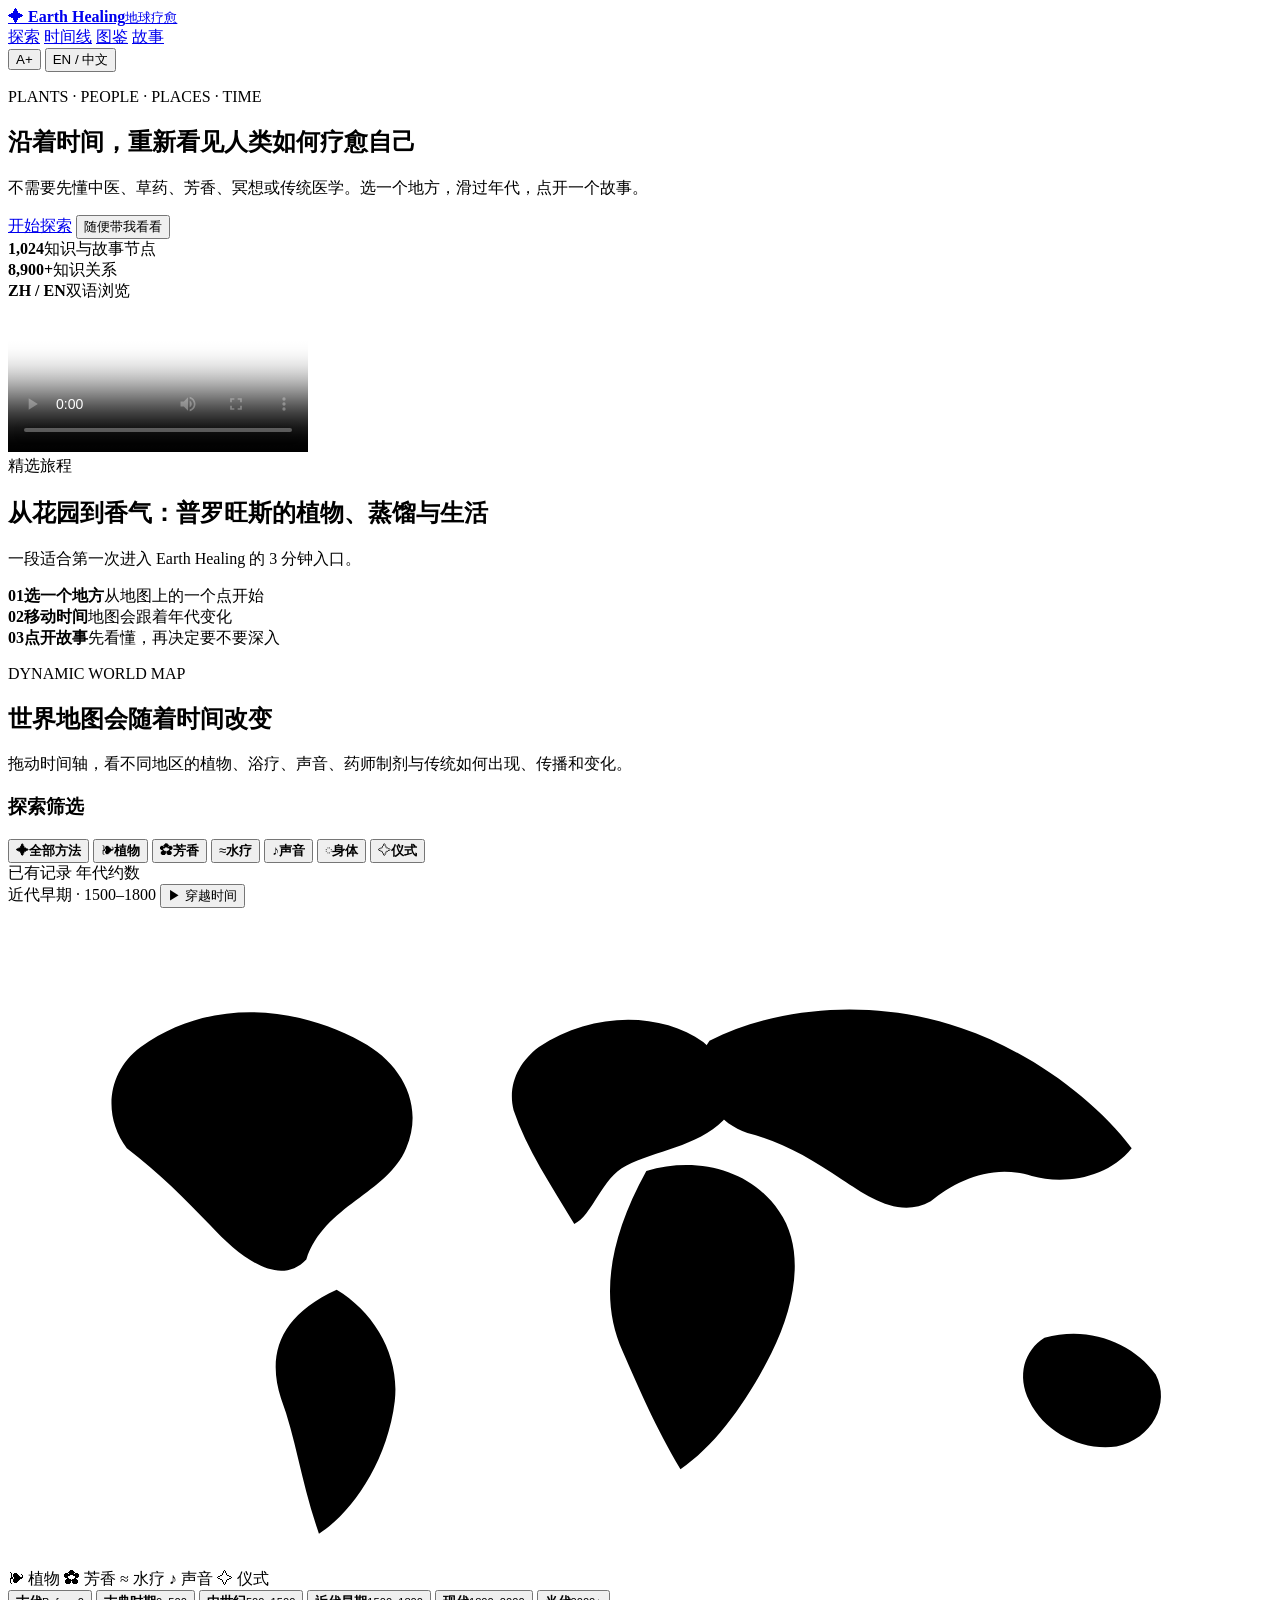
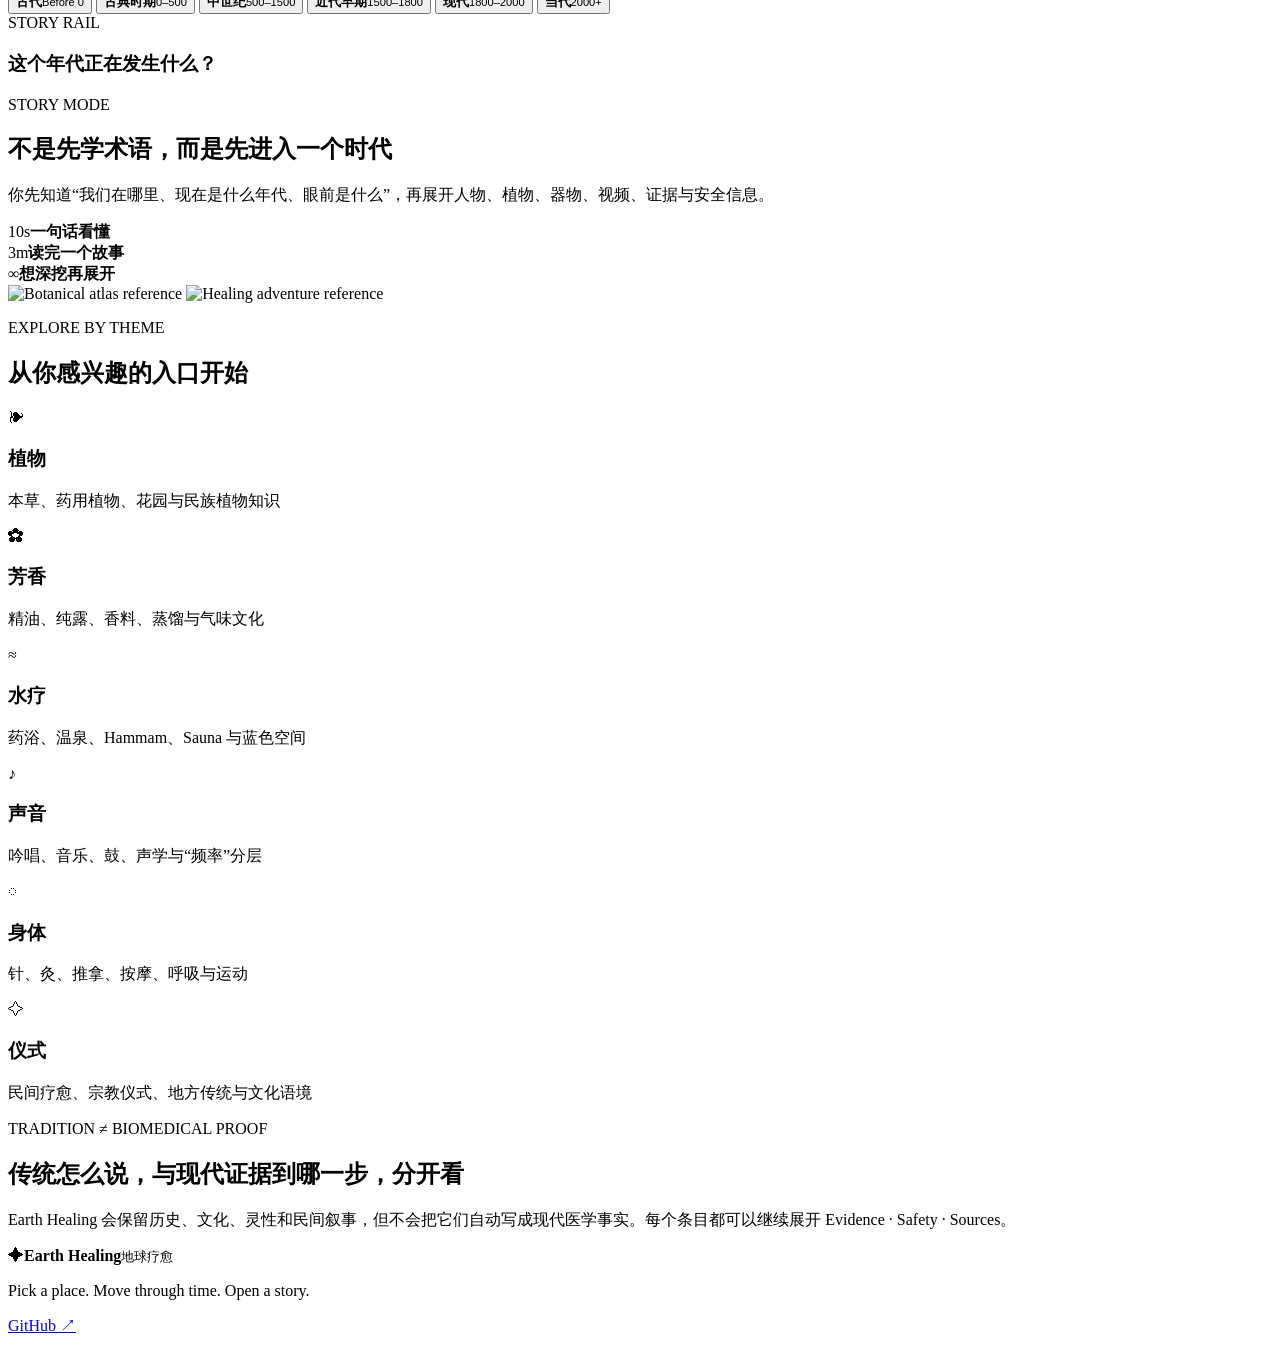
==== site/index.html @ 22063684 "Add Earth Healing interactive website prototype" ====
<!doctype html>
<html lang="zh-CN">
<head>
  <meta charset="utf-8" />
  <meta name="viewport" content="width=device-width,initial-scale=1" />
  <meta name="theme-color" content="#f7f3ea" />
  <title>Earth Healing · 地球疗愈</title>
  <meta name="description" content="Ancient wisdom, living traditions, modern evidence — explored through a dynamic world map and timeline." />
  <link rel="stylesheet" href="./styles.css" />
</head>
<body>
  <header class="topbar">
    <a class="brand" href="#home" aria-label="Earth Healing home">
      <span class="brand-mark">✦</span>
      <span><strong>Earth Healing</strong><small>地球疗愈</small></span>
    </a>
    <nav class="mainnav" aria-label="Primary navigation">
      <a href="#explore" data-i18n="navExplore">探索</a>
      <a href="#timeline" data-i18n="navTimeline">时间线</a>
      <a href="#atlas" data-i18n="navAtlas">图鉴</a>
      <a href="#stories" data-i18n="navStories">故事</a>
    </nav>
    <div class="actions">
      <button class="icon-btn" id="textSizeBtn" aria-label="Increase text size">A+</button>
      <button class="lang-btn" id="langBtn" aria-label="Switch language">EN / 中文</button>
    </div>
  </header>

  <main>
    <section class="hero" id="home">
      <div class="hero-copy">
        <p class="eyebrow" data-i18n="heroEyebrow">PLANTS · PEOPLE · PLACES · TIME</p>
        <h1 data-i18n="heroTitle">沿着时间，重新看见人类如何疗愈自己</h1>
        <p class="hero-sub" data-i18n="heroSub">不需要先懂中医、草药、芳香、冥想或传统医学。选一个地方，滑过年代，点开一个故事。</p>
        <div class="hero-cta">
          <a class="primary" href="#explore" data-i18n="startJourney">开始探索</a>
          <button class="ghost" id="surpriseBtn" data-i18n="surprise">随便带我看看</button>
        </div>
        <div class="hero-stats" aria-label="Database summary">
          <div><strong>1,024</strong><span data-i18n="statEntities">知识与故事节点</span></div>
          <div><strong>8,900+</strong><span data-i18n="statRelations">知识关系</span></div>
          <div><strong>ZH / EN</strong><span data-i18n="statLang">双语浏览</span></div>
        </div>
      </div>
      <div class="hero-media card">
        <video controls playsinline preload="metadata" poster="./assets/reference/images/provence_perfume_estate.webp">
          <source src="./assets/reference/videos/provence_estate_sim.mp4" type="video/mp4" />
        </video>
        <div class="media-caption">
          <span class="tag" data-i18n="featuredJourney">精选旅程</span>
          <h2 data-i18n="provenceTitle">从花园到香气：普罗旺斯的植物、蒸馏与生活</h2>
          <p data-i18n="provenceDesc">一段适合第一次进入 Earth Healing 的 3 分钟入口。</p>
        </div>
      </div>
    </section>

    <section class="intro-strip" aria-label="How it works">
      <div><b>01</b><strong data-i18n="how1">选一个地方</strong><span data-i18n="how1d">从地图上的一个点开始</span></div>
      <div><b>02</b><strong data-i18n="how2">移动时间</strong><span data-i18n="how2d">地图会跟着年代变化</span></div>
      <div><b>03</b><strong data-i18n="how3">点开故事</strong><span data-i18n="how3d">先看懂，再决定要不要深入</span></div>
    </section>

    <section class="explorer" id="explore">
      <div class="section-head">
        <div>
          <p class="eyebrow" data-i18n="mapEyebrow">DYNAMIC WORLD MAP</p>
          <h2 data-i18n="mapTitle">世界地图会随着时间改变</h2>
        </div>
        <p data-i18n="mapDesc">拖动时间轴，看不同地区的植物、浴疗、声音、药师制剂与传统如何出现、传播和变化。</p>
      </div>

      <div class="explorer-grid">
        <aside class="filters card" aria-label="Filters">
          <h3 data-i18n="filterTitle">探索筛选</h3>
          <button class="filter active" data-filter="all"><span>✦</span><b data-i18n="allMethods">全部方法</b></button>
          <button class="filter" data-filter="plant"><span>❧</span><b data-i18n="plants">植物</b></button>
          <button class="filter" data-filter="aroma"><span>✿</span><b data-i18n="aroma">芳香</b></button>
          <button class="filter" data-filter="water"><span>≈</span><b data-i18n="water">水疗</b></button>
          <button class="filter" data-filter="sound"><span>♪</span><b data-i18n="sound">声音</b></button>
          <button class="filter" data-filter="body"><span>◌</span><b data-i18n="body">身体</b></button>
          <button class="filter" data-filter="ritual"><span>✧</span><b data-i18n="ritual">仪式</b></button>
          <div class="legend">
            <span><i class="dot solid"></i><span data-i18n="documented">已有记录</span></span>
            <span><i class="dot halo"></i><span data-i18n="approximate">年代约数</span></span>
          </div>
        </aside>

        <div class="map-wrap card">
          <div class="map-toolbar">
            <span id="eraLabel">近代早期 · 1500–1800</span>
            <button id="playBtn" aria-label="Play timeline">▶ <span data-i18n="throughTime">穿越时间</span></button>
          </div>

          <div class="world-map" id="worldMap" aria-label="Interactive world map">
            <div class="ocean-glow"></div>
            <svg viewBox="0 0 1000 520" role="img" aria-label="Stylized world map">
              <defs>
                <linearGradient id="land" x1="0" x2="1">
                  <stop offset="0%" stop-color="#e9dfc7"/>
                  <stop offset="100%" stop-color="#d6c89d"/>
                </linearGradient>
                <filter id="soft"><feGaussianBlur stdDeviation="10"/></filter>
              </defs>
              <g class="continents">
                <path d="M105 110 C160 70 230 78 280 106 C310 122 330 155 315 190 C300 226 250 235 236 278 C215 300 185 278 160 251 C140 230 120 210 94 190 C75 165 78 130 105 110Z"/>
                <path d="M260 302 C290 320 310 354 306 390 C300 440 270 480 246 495 C232 455 228 420 216 388 C205 354 214 323 260 302Z"/>
                <path d="M420 110 C462 82 516 82 550 106 C573 125 580 147 566 168 C545 189 512 192 489 204 C470 213 462 244 448 250 C430 220 410 190 400 160 C395 140 404 122 420 110Z"/>
                <path d="M505 208 C545 196 588 207 610 240 C631 270 623 314 604 352 C585 390 560 425 532 444 C512 410 500 382 486 350 C470 314 472 268 505 208Z"/>
                <path d="M555 105 C615 75 692 73 754 95 C810 114 860 152 889 190 C870 214 835 219 810 212 C778 202 750 216 730 232 C705 246 680 228 660 215 C635 198 612 185 585 178 C555 168 536 132 555 105Z"/>
                <path d="M820 340 C855 330 890 344 908 369 C920 392 905 420 877 426 C850 430 820 415 808 390 C798 370 804 350 820 340Z"/>
              </g>
            </svg>
            <div class="map-lines" aria-hidden="true"></div>
            <div id="markers"></div>
            <div class="map-key">
              <span class="key plant">❧ <span data-i18n="plants">植物</span></span>
              <span class="key aroma">✿ <span data-i18n="aroma">芳香</span></span>
              <span class="key water">≈ <span data-i18n="water">水疗</span></span>
              <span class="key sound">♪ <span data-i18n="sound">声音</span></span>
              <span class="key ritual">✧ <span data-i18n="ritual">仪式</span></span>
            </div>
          </div>

          <div class="timeline" id="timeline">
            <button class="era" data-era="ancient"><i></i><b data-i18n="eraAncient">古代</b><small>Before 0</small></button>
            <button class="era" data-era="classical"><i></i><b data-i18n="eraClassical">古典时期</b><small>0–500</small></button>
            <button class="era" data-era="medieval"><i></i><b data-i18n="eraMedieval">中世纪</b><small>500–1500</small></button>
            <button class="era active" data-era="early"><i></i><b data-i18n="eraEarly">近代早期</b><small>1500–1800</small></button>
            <button class="era" data-era="modern"><i></i><b data-i18n="eraModern">现代</b><small>1800–2000</small></button>
            <button class="era" data-era="today"><i></i><b data-i18n="eraToday">当代</b><small>2000+</small></button>
          </div>
        </div>

        <aside class="story-rail card" id="storyRail">
          <div class="rail-head">
            <span class="eyebrow" data-i18n="storyRail">STORY RAIL</span>
            <h3 data-i18n="storyNow">这个年代正在发生什么？</h3>
          </div>
          <div id="storyCards"></div>
        </aside>
      </div>
    </section>

    <section class="story-feature" id="stories">
      <div class="story-copy">
        <p class="eyebrow" data-i18n="storyMode">STORY MODE</p>
        <h2 data-i18n="storyFeatureTitle">不是先学术语，而是先进入一个时代</h2>
        <p data-i18n="storyFeatureDesc">你先知道“我们在哪里、现在是什么年代、眼前是什么”，再展开人物、植物、器物、视频、证据与安全信息。</p>
        <div class="story-steps">
          <div><span>10s</span><b data-i18n="step10">一句话看懂</b></div>
          <div><span>3m</span><b data-i18n="step3m">读完一个故事</b></div>
          <div><span>∞</span><b data-i18n="stepDeep">想深挖再展开</b></div>
        </div>
      </div>
      <div class="story-gallery">
        <img src="./assets/reference/images/provence_bird_botanical_atlas.webp" alt="Botanical atlas reference" />
        <img src="./assets/reference/images/alishan_healing_adventure.webp" alt="Healing adventure reference" />
      </div>
    </section>

    <section class="atlas" id="atlas">
      <div class="section-head">
        <div>
          <p class="eyebrow" data-i18n="atlasEyebrow">EXPLORE BY THEME</p>
          <h2 data-i18n="atlasTitle">从你感兴趣的入口开始</h2>
        </div>
      </div>
      <div class="theme-grid">
        <article class="theme"><span>❧</span><h3 data-i18n="plants">植物</h3><p data-i18n="themePlant">本草、药用植物、花园与民族植物知识</p></article>
        <article class="theme"><span>✿</span><h3 data-i18n="aroma">芳香</h3><p data-i18n="themeAroma">精油、纯露、香料、蒸馏与气味文化</p></article>
        <article class="theme"><span>≈</span><h3 data-i18n="water">水疗</h3><p data-i18n="themeWater">药浴、温泉、Hammam、Sauna 与蓝色空间</p></article>
        <article class="theme"><span>♪</span><h3 data-i18n="sound">声音</h3><p data-i18n="themeSound">吟唱、音乐、鼓、声学与“频率”分层</p></article>
        <article class="theme"><span>◌</span><h3 data-i18n="body">身体</h3><p data-i18n="themeBody">针、灸、推拿、按摩、呼吸与运动</p></article>
        <article class="theme"><span>✧</span><h3 data-i18n="ritual">仪式</h3><p data-i18n="themeRitual">民间疗愈、宗教仪式、地方传统与文化语境</p></article>
      </div>
    </section>

    <section class="evidence-note">
      <div>
        <p class="eyebrow" data-i18n="evidenceEyebrow">TRADITION ≠ BIOMEDICAL PROOF</p>
        <h2 data-i18n="evidenceTitle">传统怎么说，与现代证据到哪一步，分开看</h2>
      </div>
      <p data-i18n="evidenceDesc">Earth Healing 会保留历史、文化、灵性和民间叙事，但不会把它们自动写成现代医学事实。每个条目都可以继续展开 Evidence · Safety · Sources。</p>
    </section>
  </main>

  <footer>
    <div class="brand footer-brand"><span class="brand-mark">✦</span><span><strong>Earth Healing</strong><small>地球疗愈</small></span></div>
    <p data-i18n="footerLine">Pick a place. Move through time. Open a story.</p>
    <a href="https://github.com/minyajing-rgb/Healing" rel="noopener">GitHub ↗</a>
  </footer>

  <dialog id="storyDialog">
    <button class="dialog-close" id="dialogClose" aria-label="Close">×</button>
    <div id="dialogContent"></div>
  </dialog>

  <script src="./app.js"></script>
</body>
</html>
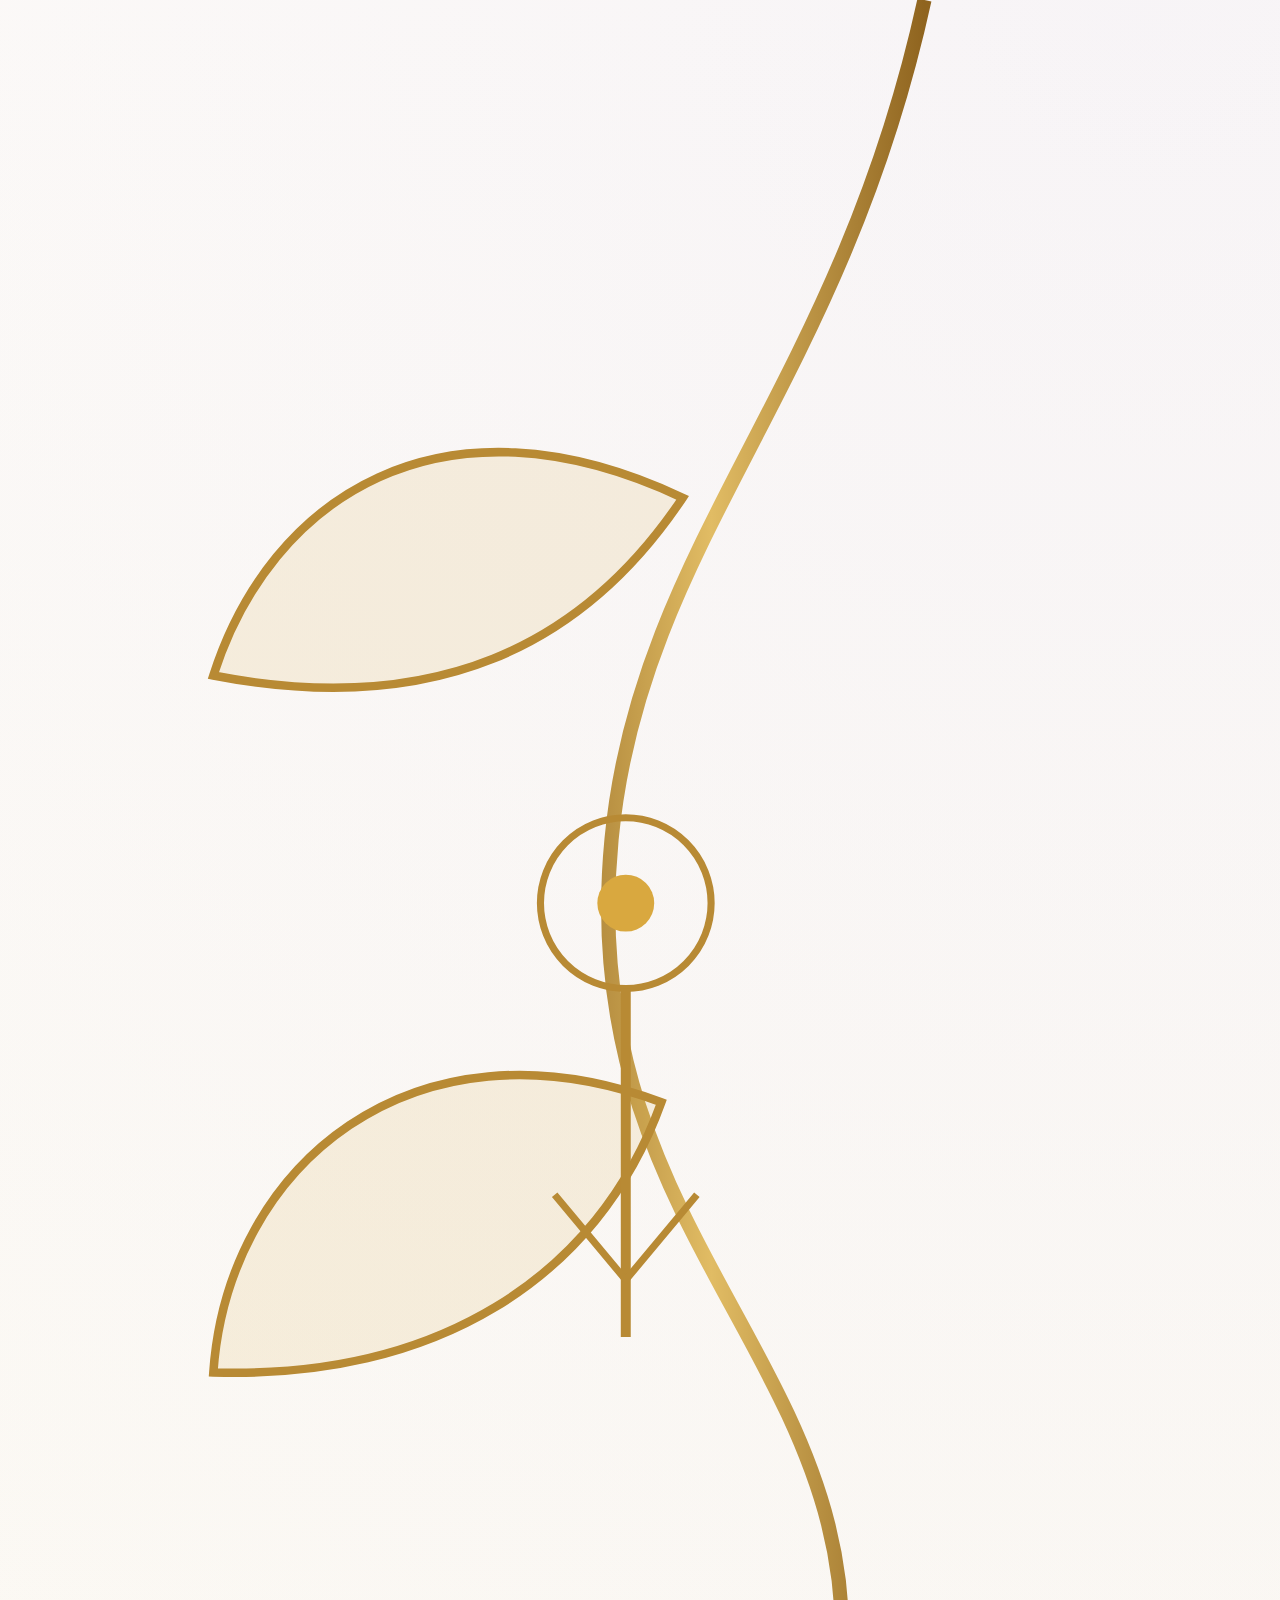
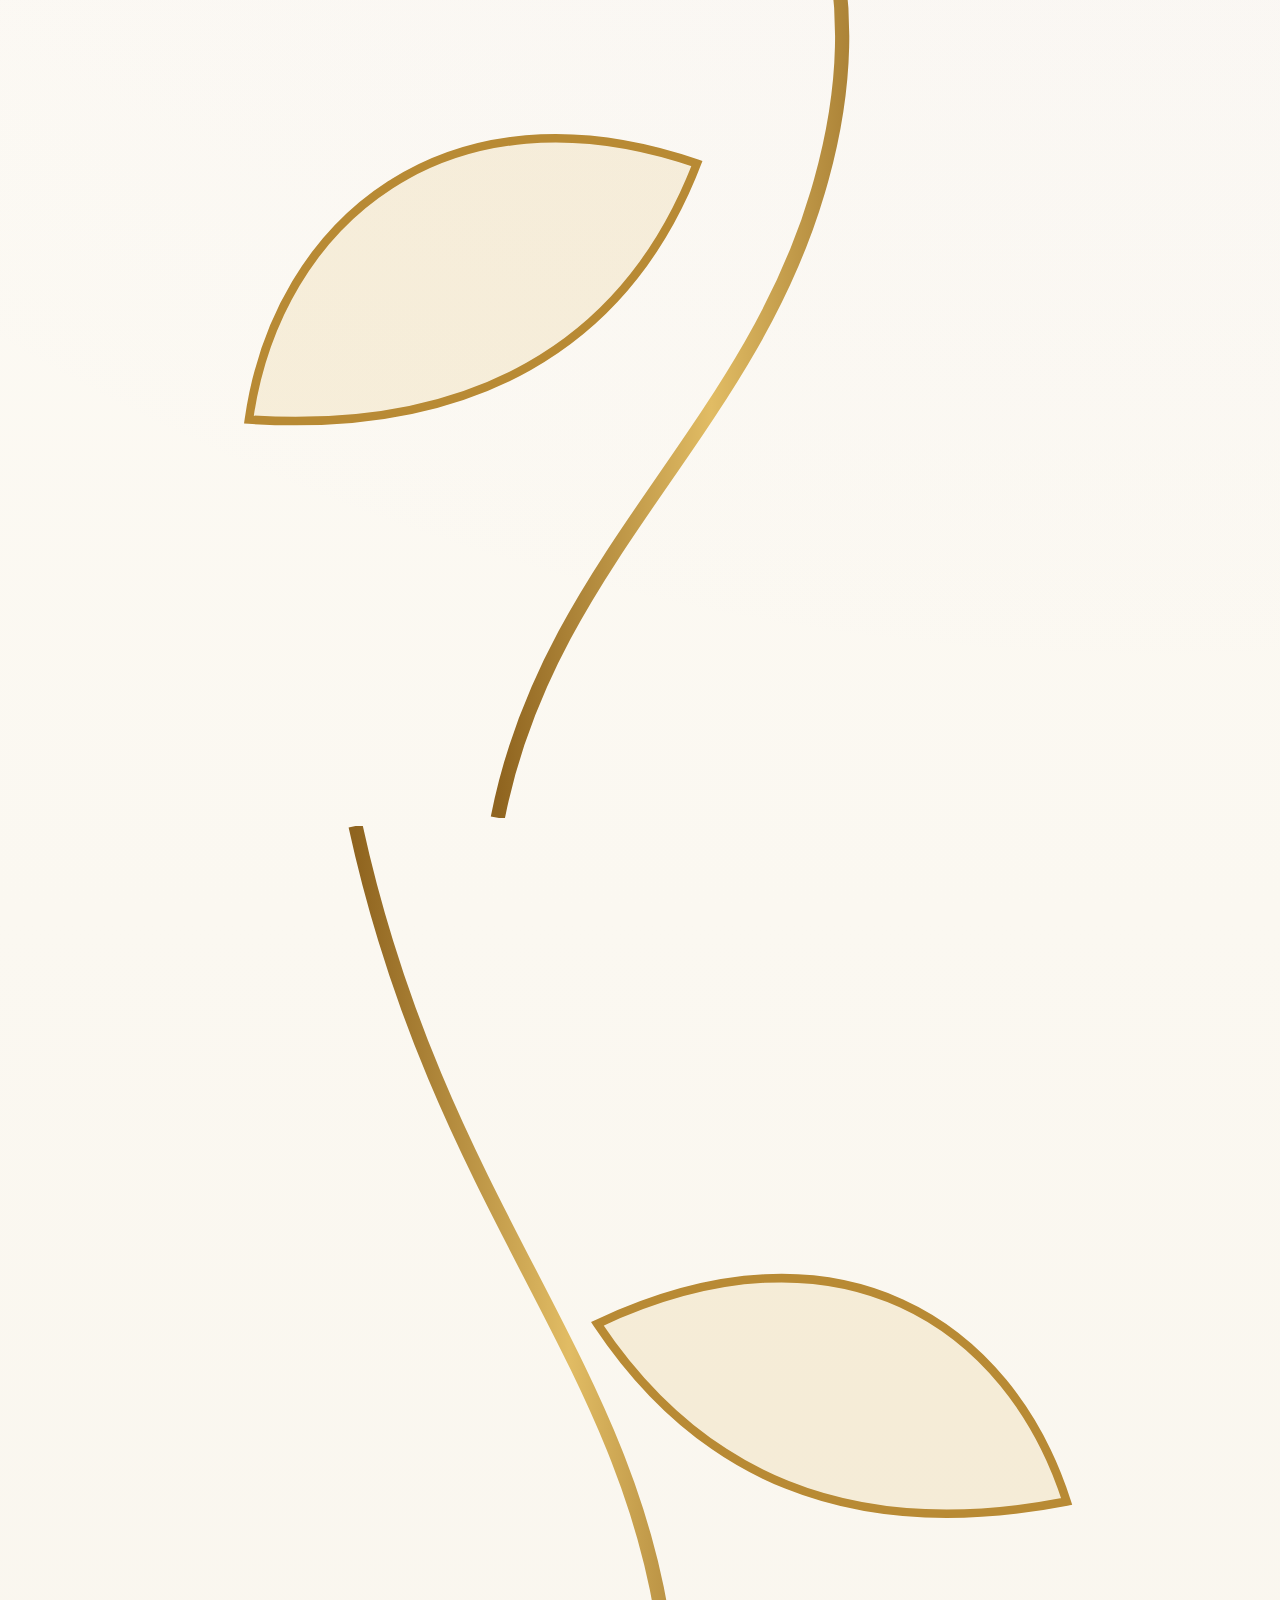
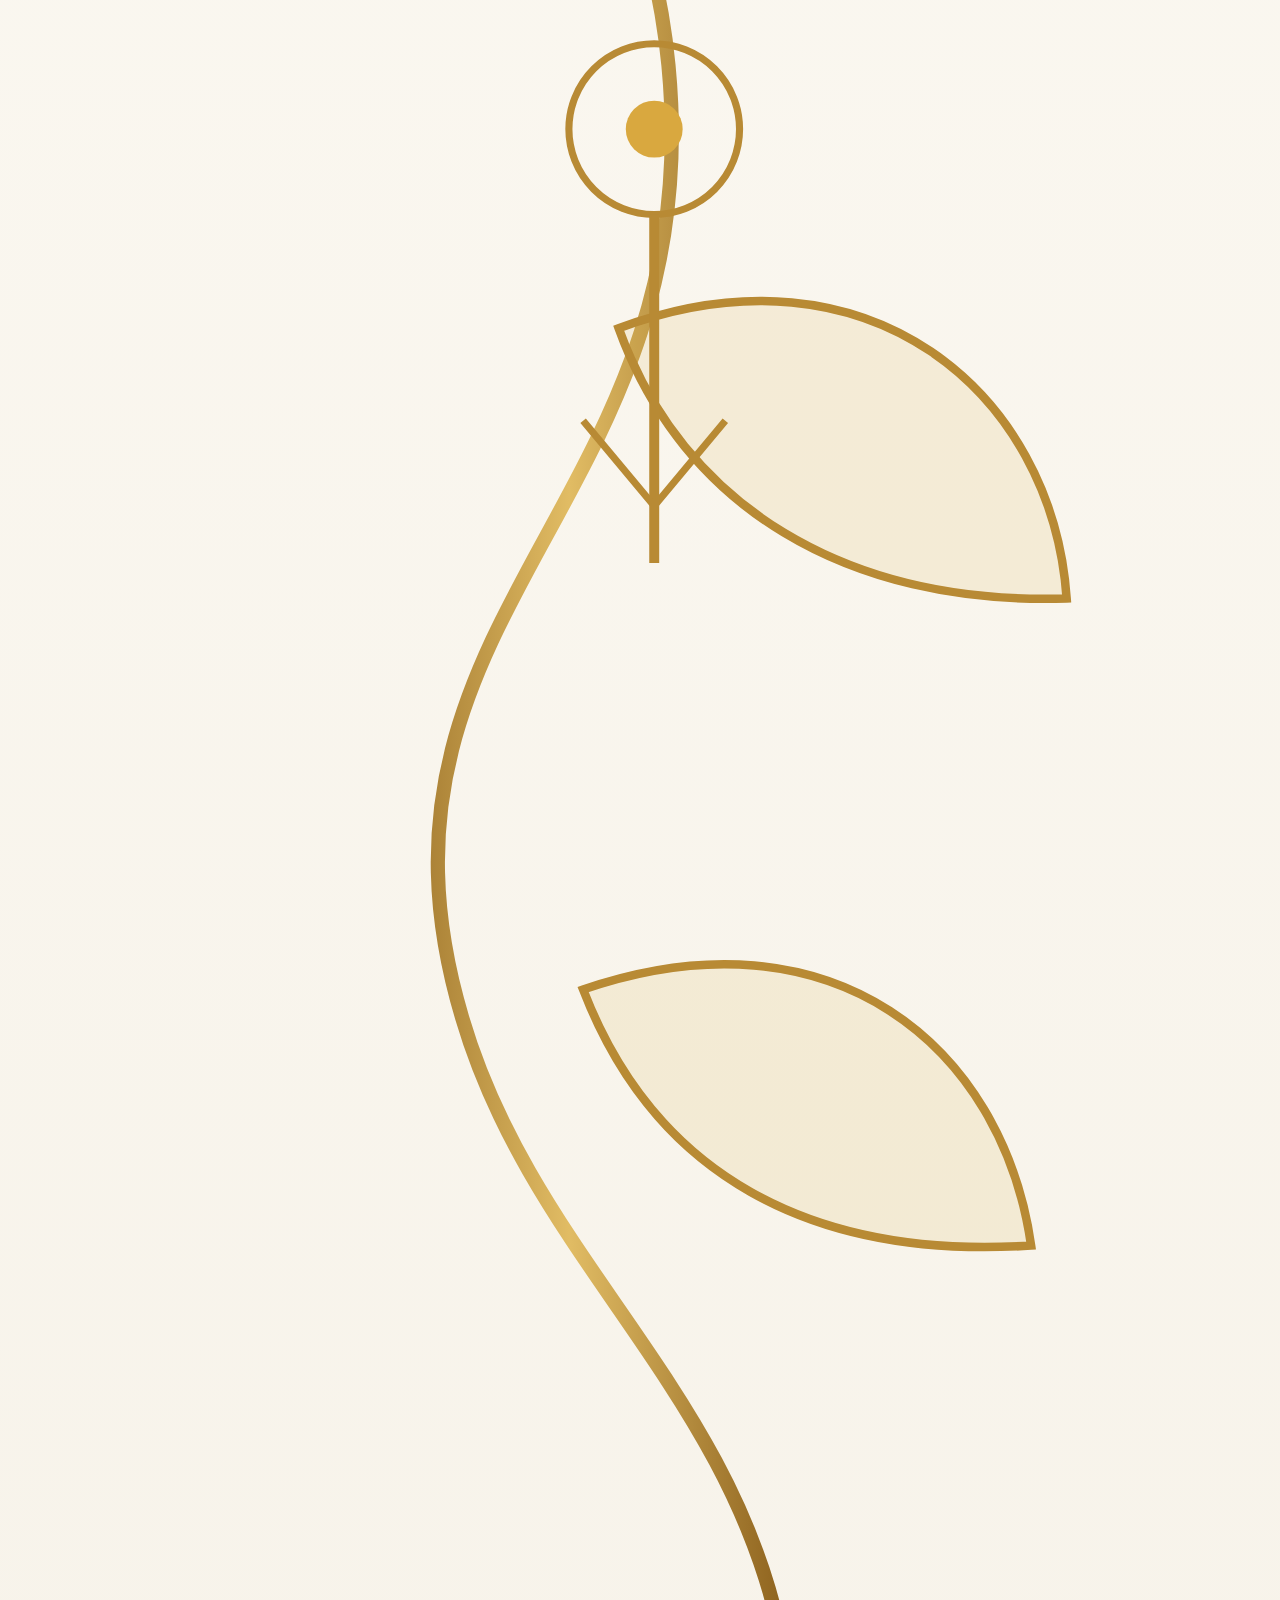
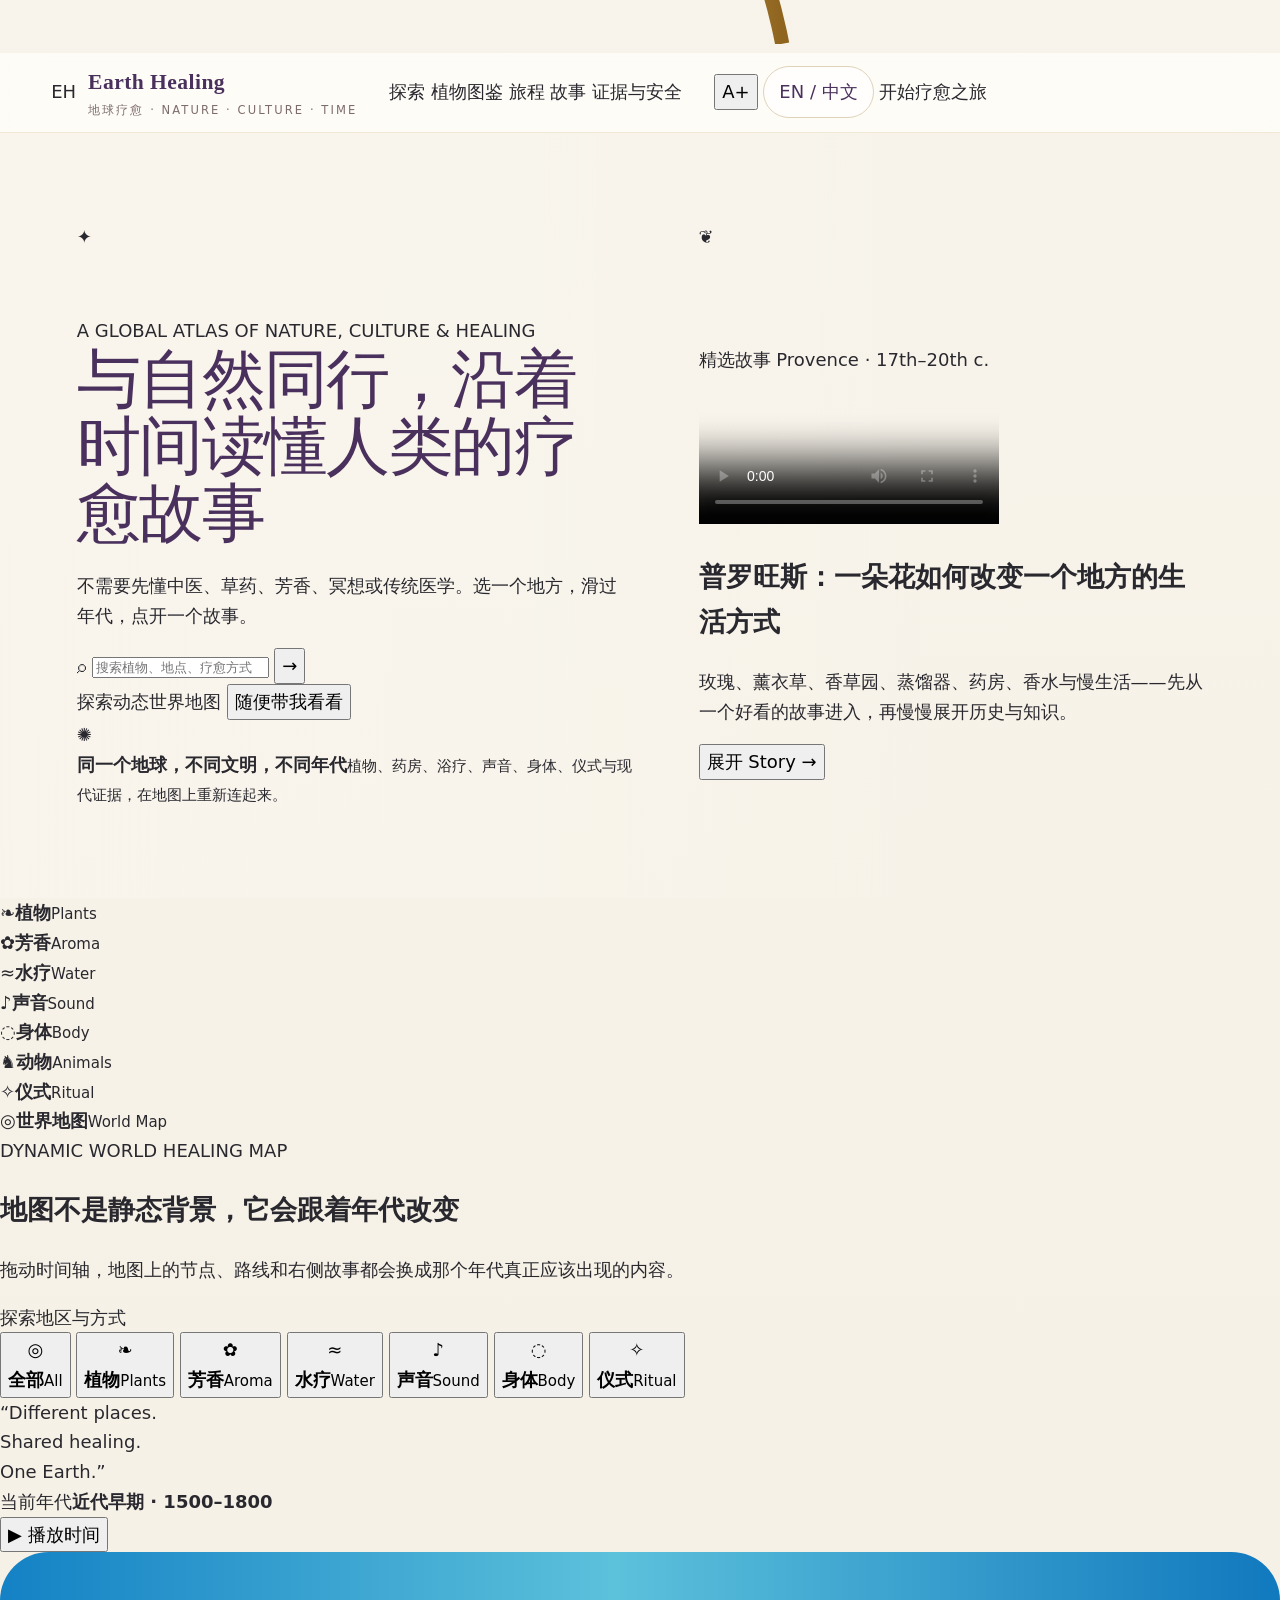
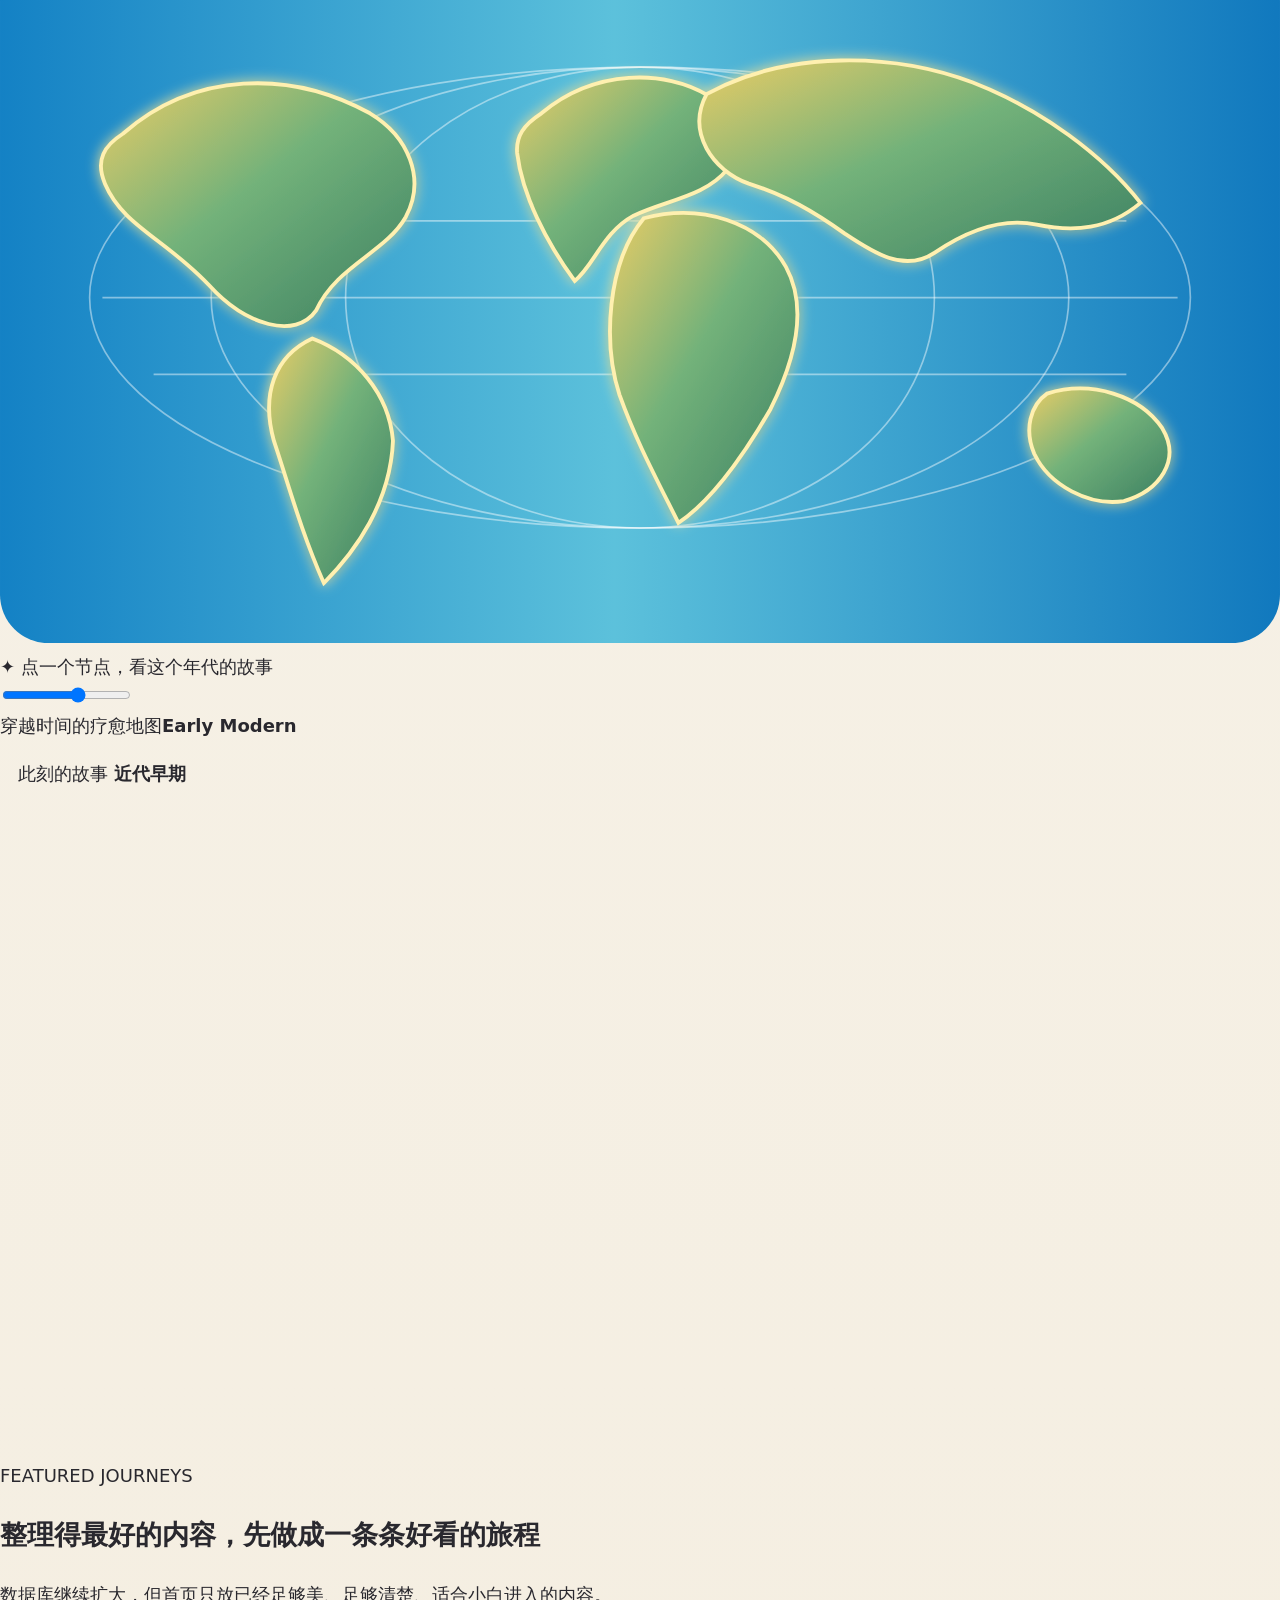
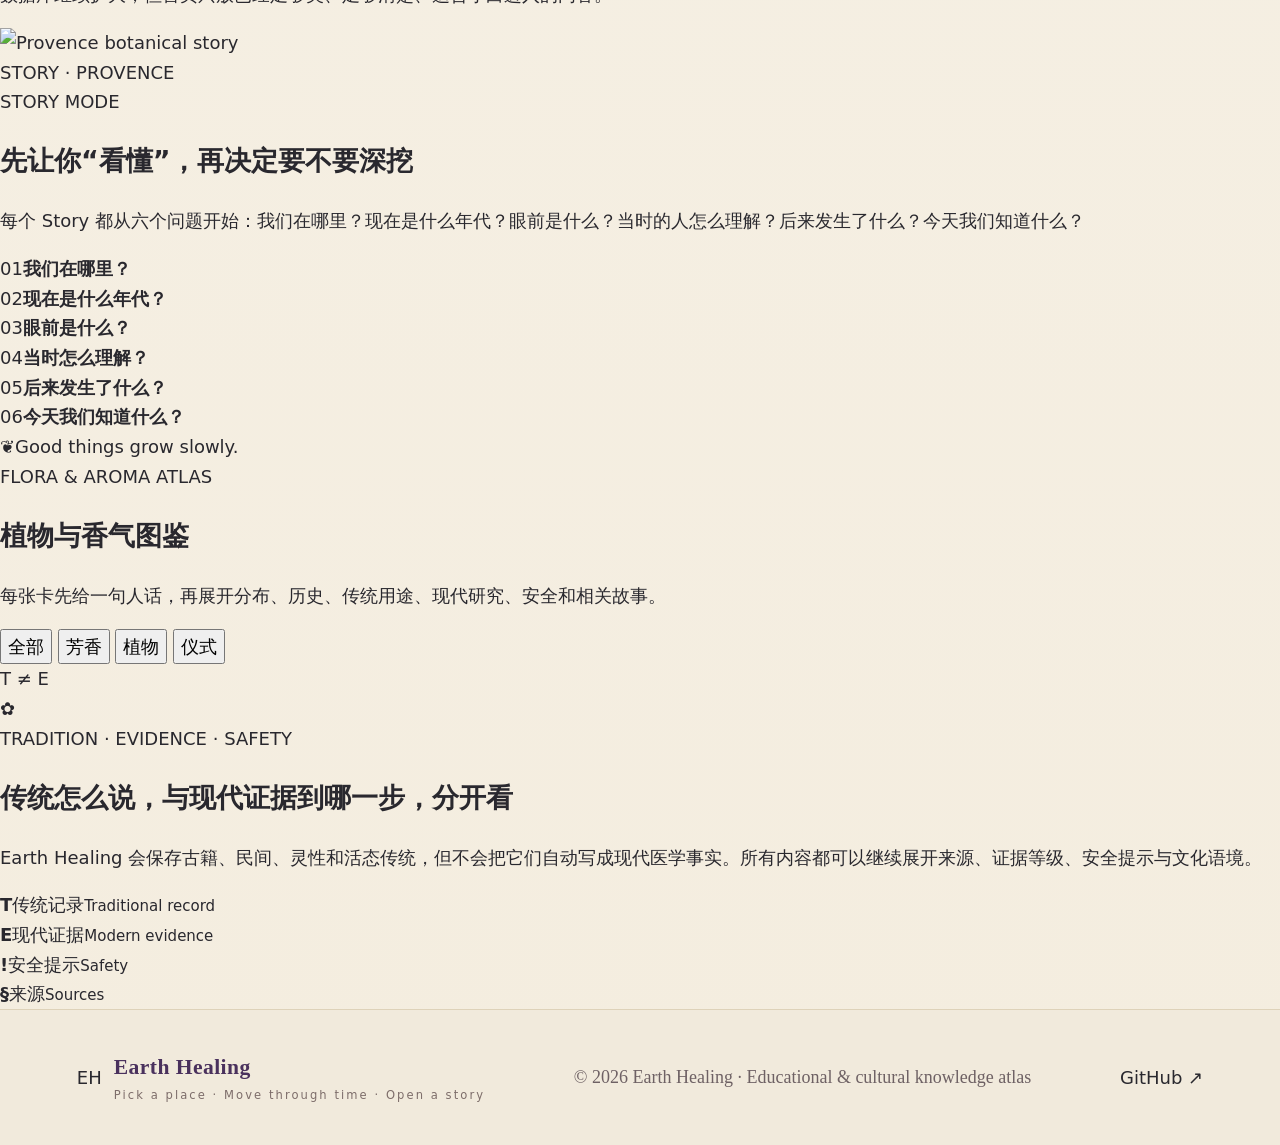
==== commit 74236aa0: "Upgrade website to vivid botanical-future design" ====
--- a/site/index.html
+++ b/site/index.html
@@ -2,197 +2,248 @@
 <html lang="zh-CN">
 <head>
   <meta charset="utf-8" />
-  <meta name="viewport" content="width=device-width,initial-scale=1" />
-  <meta name="theme-color" content="#f7f3ea" />
+  <meta name="viewport" content="width=device-width, initial-scale=1" />
+  <meta name="theme-color" content="#fff8ec" />
   <title>Earth Healing · 地球疗愈</title>
-  <meta name="description" content="Ancient wisdom, living traditions, modern evidence — explored through a dynamic world map and timeline." />
+  <meta name="description" content="A bilingual atlas of healing traditions across place and time." />
   <link rel="stylesheet" href="./styles.css" />
 </head>
 <body>
+  <div class="ornament ornament-left" aria-hidden="true">
+    <svg viewBox="0 0 180 340">
+      <defs><linearGradient id="goldL" x1="0" x2="1"><stop stop-color="#8f641f"/><stop offset=".5" stop-color="#e1bc64"/><stop offset="1" stop-color="#8f641f"/></linearGradient></defs>
+      <path d="M130 0 C118 55 90 76 86 118 C80 180 132 195 115 252 C105 286 77 304 70 340" fill="none" stroke="url(#goldL)" stroke-width="2"/>
+      <path d="M96 70 C62 54 38 70 30 95 C61 101 82 91 96 70Z M93 155 C58 142 32 164 30 193 C61 194 84 180 93 155Z M98 248 C63 236 39 256 35 284 C66 286 88 274 98 248Z" fill="rgba(214,171,73,.15)" stroke="#b88a34" stroke-width="1.2"/>
+      <circle cx="88" cy="127" r="12" fill="none" stroke="#b88a34"/><circle cx="88" cy="127" r="4" fill="#d9a83f"/>
+      <path d="M88 139 L88 188" stroke="#b88a34" stroke-width="1.4"/><path d="M78 168 L88 180 L98 168" fill="none" stroke="#b88a34"/>
+    </svg>
+  </div>
+  <div class="ornament ornament-right" aria-hidden="true">
+    <svg viewBox="0 0 180 340">
+      <defs><linearGradient id="goldR" x1="0" x2="1"><stop stop-color="#8f641f"/><stop offset=".5" stop-color="#e1bc64"/><stop offset="1" stop-color="#8f641f"/></linearGradient></defs>
+      <path d="M50 0 C62 55 90 76 94 118 C100 180 48 195 65 252 C75 286 103 304 110 340" fill="none" stroke="url(#goldR)" stroke-width="2"/>
+      <path d="M84 70 C118 54 142 70 150 95 C119 101 98 91 84 70Z M87 155 C122 142 148 164 150 193 C119 194 96 180 87 155Z M82 248 C117 236 141 256 145 284 C114 286 92 274 82 248Z" fill="rgba(214,171,73,.15)" stroke="#b88a34" stroke-width="1.2"/>
+      <circle cx="92" cy="127" r="12" fill="none" stroke="#b88a34"/><circle cx="92" cy="127" r="4" fill="#d9a83f"/>
+      <path d="M92 139 L92 188" stroke="#b88a34" stroke-width="1.4"/><path d="M82 168 L92 180 L102 168" fill="none" stroke="#b88a34"/>
+    </svg>
+  </div>
+
   <header class="topbar">
-    <a class="brand" href="#home" aria-label="Earth Healing home">
-      <span class="brand-mark">✦</span>
-      <span><strong>Earth Healing</strong><small>地球疗愈</small></span>
+    <a class="brand" href="#home">
+      <div class="brand-seal">EH</div>
+      <div>
+        <strong>Earth Healing</strong>
+        <small>地球疗愈 · NATURE · CULTURE · TIME</small>
+      </div>
     </a>
-    <nav class="mainnav" aria-label="Primary navigation">
+    <nav>
       <a href="#explore" data-i18n="navExplore">探索</a>
-      <a href="#timeline" data-i18n="navTimeline">时间线</a>
-      <a href="#atlas" data-i18n="navAtlas">图鉴</a>
+      <a href="#atlas" data-i18n="navAtlas">植物图鉴</a>
+      <a href="#journeys" data-i18n="navJourneys">旅程</a>
       <a href="#stories" data-i18n="navStories">故事</a>
+      <a href="#evidence" data-i18n="navEvidence">证据与安全</a>
     </nav>
-    <div class="actions">
-      <button class="icon-btn" id="textSizeBtn" aria-label="Increase text size">A+</button>
-      <button class="lang-btn" id="langBtn" aria-label="Switch language">EN / 中文</button>
+    <div class="header-actions">
+      <button id="textSizeBtn" class="round-btn" aria-label="Increase text size">A+</button>
+      <button id="langBtn" class="lang-btn">EN / 中文</button>
+      <a class="header-cta" href="#explore" data-i18n="start">开始疗愈之旅</a>
     </div>
   </header>
 
   <main>
     <section class="hero" id="home">
+      <div class="floral-corner fc-tl">✦</div>
+      <div class="floral-corner fc-br">❦</div>
       <div class="hero-copy">
-        <p class="eyebrow" data-i18n="heroEyebrow">PLANTS · PEOPLE · PLACES · TIME</p>
-        <h1 data-i18n="heroTitle">沿着时间，重新看见人类如何疗愈自己</h1>
-        <p class="hero-sub" data-i18n="heroSub">不需要先懂中医、草药、芳香、冥想或传统医学。选一个地方，滑过年代，点开一个故事。</p>
-        <div class="hero-cta">
-          <a class="primary" href="#explore" data-i18n="startJourney">开始探索</a>
-          <button class="ghost" id="surpriseBtn" data-i18n="surprise">随便带我看看</button>
-        </div>
-        <div class="hero-stats" aria-label="Database summary">
-          <div><strong>1,024</strong><span data-i18n="statEntities">知识与故事节点</span></div>
-          <div><strong>8,900+</strong><span data-i18n="statRelations">知识关系</span></div>
-          <div><strong>ZH / EN</strong><span data-i18n="statLang">双语浏览</span></div>
-        </div>
-      </div>
-      <div class="hero-media card">
+        <div class="kicker" data-i18n="heroKicker">A GLOBAL ATLAS OF NATURE, CULTURE & HEALING</div>
+        <h1 data-i18n="heroTitle">与自然同行，沿着时间读懂人类的疗愈故事</h1>
+        <p class="hero-lead" data-i18n="heroLead">不需要先懂中医、草药、芳香、冥想或传统医学。选一个地方，滑过年代，点开一个故事。</p>
+        <div class="hero-search">
+          <span>⌕</span>
+          <input id="heroSearch" type="search" placeholder="搜索植物、地点、疗愈方式…" aria-label="Search" />
+          <button id="searchBtn">→</button>
+        </div>
+        <div class="hero-actions">
+          <a class="btn gold" href="#explore" data-i18n="exploreMap">探索动态世界地图</a>
+          <button class="btn glass" id="surpriseBtn" data-i18n="surprise">随便带我看看</button>
+        </div>
+        <div class="hero-note">
+          <span class="hanging-medallion">✺</span>
+          <div><b data-i18n="heroNoteTitle">同一个地球，不同文明，不同年代</b><small data-i18n="heroNoteText">植物、药房、浴疗、声音、身体、仪式与现代证据，在地图上重新连起来。</small></div>
+        </div>
+      </div>
+      <aside class="hero-panel">
+        <div class="hero-panel-top">
+          <span class="pill" data-i18n="featured">精选故事</span>
+          <span class="era-chip">Provence · 17th–20th c.</span>
+        </div>
         <video controls playsinline preload="metadata" poster="./assets/reference/images/provence_perfume_estate.webp">
           <source src="./assets/reference/videos/provence_estate_sim.mp4" type="video/mp4" />
         </video>
-        <div class="media-caption">
-          <span class="tag" data-i18n="featuredJourney">精选旅程</span>
-          <h2 data-i18n="provenceTitle">从花园到香气：普罗旺斯的植物、蒸馏与生活</h2>
-          <p data-i18n="provenceDesc">一段适合第一次进入 Earth Healing 的 3 分钟入口。</p>
-        </div>
-      </div>
-    </section>
-
-    <section class="intro-strip" aria-label="How it works">
-      <div><b>01</b><strong data-i18n="how1">选一个地方</strong><span data-i18n="how1d">从地图上的一个点开始</span></div>
-      <div><b>02</b><strong data-i18n="how2">移动时间</strong><span data-i18n="how2d">地图会跟着年代变化</span></div>
-      <div><b>03</b><strong data-i18n="how3">点开故事</strong><span data-i18n="how3d">先看懂，再决定要不要深入</span></div>
-    </section>
-
-    <section class="explorer" id="explore">
-      <div class="section-head">
+        <div class="hero-panel-copy">
+          <h2 data-i18n="heroStoryTitle">普罗旺斯：一朵花如何改变一个地方的生活方式</h2>
+          <p data-i18n="heroStoryText">玫瑰、薰衣草、香草园、蒸馏器、药房、香水与慢生活——先从一个好看的故事进入，再慢慢展开历史与知识。</p>
+          <button class="story-link" data-open-feature="journey-provence" data-i18n="openStory">展开 Story →</button>
+        </div>
+      </aside>
+    </section>
+
+    <section class="quick-paths" aria-label="Explore categories">
+      <article><span>❧</span><b data-i18n="plants">植物</b><small>Plants</small></article>
+      <article><span>✿</span><b data-i18n="aroma">芳香</b><small>Aroma</small></article>
+      <article><span>≈</span><b data-i18n="water">水疗</b><small>Water</small></article>
+      <article><span>♪</span><b data-i18n="sound">声音</b><small>Sound</small></article>
+      <article><span>◌</span><b data-i18n="body">身体</b><small>Body</small></article>
+      <article><span>♞</span><b data-i18n="animals">动物</b><small>Animals</small></article>
+      <article><span>✧</span><b data-i18n="ritual">仪式</b><small>Ritual</small></article>
+      <article><span>◎</span><b data-i18n="worldMap">世界地图</b><small>World Map</small></article>
+    </section>
+
+    <section class="explore-section" id="explore">
+      <div class="section-title split">
         <div>
-          <p class="eyebrow" data-i18n="mapEyebrow">DYNAMIC WORLD MAP</p>
-          <h2 data-i18n="mapTitle">世界地图会随着时间改变</h2>
-        </div>
-        <p data-i18n="mapDesc">拖动时间轴，看不同地区的植物、浴疗、声音、药师制剂与传统如何出现、传播和变化。</p>
-      </div>
-
-      <div class="explorer-grid">
-        <aside class="filters card" aria-label="Filters">
-          <h3 data-i18n="filterTitle">探索筛选</h3>
-          <button class="filter active" data-filter="all"><span>✦</span><b data-i18n="allMethods">全部方法</b></button>
-          <button class="filter" data-filter="plant"><span>❧</span><b data-i18n="plants">植物</b></button>
-          <button class="filter" data-filter="aroma"><span>✿</span><b data-i18n="aroma">芳香</b></button>
-          <button class="filter" data-filter="water"><span>≈</span><b data-i18n="water">水疗</b></button>
-          <button class="filter" data-filter="sound"><span>♪</span><b data-i18n="sound">声音</b></button>
-          <button class="filter" data-filter="body"><span>◌</span><b data-i18n="body">身体</b></button>
-          <button class="filter" data-filter="ritual"><span>✧</span><b data-i18n="ritual">仪式</b></button>
-          <div class="legend">
-            <span><i class="dot solid"></i><span data-i18n="documented">已有记录</span></span>
-            <span><i class="dot halo"></i><span data-i18n="approximate">年代约数</span></span>
-          </div>
+          <span class="mini-kicker" data-i18n="dynamicMap">DYNAMIC WORLD HEALING MAP</span>
+          <h2 data-i18n="mapTitle">地图不是静态背景，它会跟着年代改变</h2>
+        </div>
+        <p data-i18n="mapSub">拖动时间轴，地图上的节点、路线和右侧故事都会换成那个年代真正应该出现的内容。</p>
+      </div>
+
+      <div class="map-shell">
+        <aside class="map-filters">
+          <div class="filter-title" data-i18n="filterTitle">探索地区与方式</div>
+          <button class="filter-btn active" data-filter="all"><span>◎</span><div><b data-i18n="all">全部</b><small>All</small></div></button>
+          <button class="filter-btn" data-filter="plant"><span>❧</span><div><b data-i18n="plants">植物</b><small>Plants</small></div></button>
+          <button class="filter-btn" data-filter="aroma"><span>✿</span><div><b data-i18n="aroma">芳香</b><small>Aroma</small></div></button>
+          <button class="filter-btn" data-filter="water"><span>≈</span><div><b data-i18n="water">水疗</b><small>Water</small></div></button>
+          <button class="filter-btn" data-filter="sound"><span>♪</span><div><b data-i18n="sound">声音</b><small>Sound</small></div></button>
+          <button class="filter-btn" data-filter="body"><span>◌</span><div><b data-i18n="body">身体</b><small>Body</small></div></button>
+          <button class="filter-btn" data-filter="ritual"><span>✧</span><div><b data-i18n="ritual">仪式</b><small>Ritual</small></div></button>
+          <div class="filter-quote">“Different places.<br/>Shared healing.<br/>One Earth.”</div>
         </aside>
 
-        <div class="map-wrap card">
-          <div class="map-toolbar">
-            <span id="eraLabel">近代早期 · 1500–1800</span>
-            <button id="playBtn" aria-label="Play timeline">▶ <span data-i18n="throughTime">穿越时间</span></button>
-          </div>
-
-          <div class="world-map" id="worldMap" aria-label="Interactive world map">
-            <div class="ocean-glow"></div>
-            <svg viewBox="0 0 1000 520" role="img" aria-label="Stylized world map">
+        <section class="map-card">
+          <div class="map-topline">
+            <div><span data-i18n="currentEra">当前年代</span><b id="eraTitle">近代早期 · 1500–1800</b></div>
+            <button id="playBtn" class="play-time">▶ <span data-i18n="playTime">播放时间</span></button>
+          </div>
+          <div class="globe-stage" id="worldMap">
+            <div class="sky-glow"></div>
+            <svg class="world-svg" viewBox="0 0 1000 540" aria-label="Stylized world map">
               <defs>
-                <linearGradient id="land" x1="0" x2="1">
-                  <stop offset="0%" stop-color="#e9dfc7"/>
-                  <stop offset="100%" stop-color="#d6c89d"/>
-                </linearGradient>
-                <filter id="soft"><feGaussianBlur stdDeviation="10"/></filter>
+                <linearGradient id="sea" x1="0" x2="1"><stop stop-color="#0f7fc4"/><stop offset=".48" stop-color="#59c0db"/><stop offset="1" stop-color="#0c76bd"/></linearGradient>
+                <linearGradient id="land2" x1="0" y1="0" x2="1" y2="1"><stop stop-color="#e9cc66"/><stop offset=".45" stop-color="#73b27a"/><stop offset="1" stop-color="#3c8062"/></linearGradient>
+                <filter id="glow"><feGaussianBlur stdDeviation="5" result="b"/><feMerge><feMergeNode in="b"/><feMergeNode in="SourceGraphic"/></feMerge></filter>
               </defs>
-              <g class="continents">
-                <path d="M105 110 C160 70 230 78 280 106 C310 122 330 155 315 190 C300 226 250 235 236 278 C215 300 185 278 160 251 C140 230 120 210 94 190 C75 165 78 130 105 110Z"/>
-                <path d="M260 302 C290 320 310 354 306 390 C300 440 270 480 246 495 C232 455 228 420 216 388 C205 354 214 323 260 302Z"/>
-                <path d="M420 110 C462 82 516 82 550 106 C573 125 580 147 566 168 C545 189 512 192 489 204 C470 213 462 244 448 250 C430 220 410 190 400 160 C395 140 404 122 420 110Z"/>
-                <path d="M505 208 C545 196 588 207 610 240 C631 270 623 314 604 352 C585 390 560 425 532 444 C512 410 500 382 486 350 C470 314 472 268 505 208Z"/>
-                <path d="M555 105 C615 75 692 73 754 95 C810 114 860 152 889 190 C870 214 835 219 810 212 C778 202 750 216 730 232 C705 246 680 228 660 215 C635 198 612 185 585 178 C555 168 536 132 555 105Z"/>
-                <path d="M820 340 C855 330 890 344 908 369 C920 392 905 420 877 426 C850 430 820 415 808 390 C798 370 804 350 820 340Z"/>
+              <rect x="0" y="0" width="1000" height="540" rx="38" fill="url(#sea)" opacity=".98"/>
+              <g fill="none" stroke="rgba(255,255,255,.45)" stroke-width="1.3">
+                <ellipse cx="500" cy="270" rx="430" ry="180"/><ellipse cx="500" cy="270" rx="335" ry="180"/><ellipse cx="500" cy="270" rx="230" ry="180"/>
+                <path d="M80 270 H920 M120 210 H880 M120 330 H880"/>
               </g>
+              <g fill="url(#land2)" stroke="#fff0b0" stroke-width="3" filter="url(#glow)">
+                <path d="M96 142 C152 93 227 92 289 126 C319 144 333 177 317 207 C301 235 263 245 247 280 C231 303 192 292 163 260 C129 224 96 214 82 181 C74 162 82 151 96 142Z"/>
+                <path d="M244 302 C278 315 304 345 307 382 C305 430 278 468 253 493 C235 452 226 418 214 382 C204 346 214 316 244 302Z"/>
+                <path d="M423 126 C465 91 520 92 553 112 C577 127 583 151 568 170 C551 191 520 194 495 206 C471 219 464 245 449 257 C427 227 408 190 404 157 C403 144 409 135 423 126Z"/>
+                <path d="M503 208 C548 196 594 211 614 246 C632 279 620 321 602 357 C580 395 554 430 530 446 C511 408 497 382 484 346 C471 306 474 243 503 208Z"/>
+                <path d="M552 111 C616 76 699 79 760 102 C814 123 862 159 891 196 C866 217 839 219 810 213 C782 207 755 218 730 235 C706 251 681 234 660 220 C636 203 614 190 585 181 C557 171 536 141 552 111Z"/>
+                <path d="M818 345 C853 334 891 347 908 372 C923 397 906 421 878 429 C851 433 820 417 808 392 C800 373 805 354 818 345Z"/>
+              </g>
+              <g class="route-layer" id="routeLayer"></g>
             </svg>
-            <div class="map-lines" aria-hidden="true"></div>
             <div id="markers"></div>
-            <div class="map-key">
-              <span class="key plant">❧ <span data-i18n="plants">植物</span></span>
-              <span class="key aroma">✿ <span data-i18n="aroma">芳香</span></span>
-              <span class="key water">≈ <span data-i18n="water">水疗</span></span>
-              <span class="key sound">♪ <span data-i18n="sound">声音</span></span>
-              <span class="key ritual">✧ <span data-i18n="ritual">仪式</span></span>
-            </div>
-          </div>
-
-          <div class="timeline" id="timeline">
-            <button class="era" data-era="ancient"><i></i><b data-i18n="eraAncient">古代</b><small>Before 0</small></button>
-            <button class="era" data-era="classical"><i></i><b data-i18n="eraClassical">古典时期</b><small>0–500</small></button>
-            <button class="era" data-era="medieval"><i></i><b data-i18n="eraMedieval">中世纪</b><small>500–1500</small></button>
-            <button class="era active" data-era="early"><i></i><b data-i18n="eraEarly">近代早期</b><small>1500–1800</small></button>
-            <button class="era" data-era="modern"><i></i><b data-i18n="eraModern">现代</b><small>1800–2000</small></button>
-            <button class="era" data-era="today"><i></i><b data-i18n="eraToday">当代</b><small>2000+</small></button>
-          </div>
-        </div>
-
-        <aside class="story-rail card" id="storyRail">
-          <div class="rail-head">
-            <span class="eyebrow" data-i18n="storyRail">STORY RAIL</span>
-            <h3 data-i18n="storyNow">这个年代正在发生什么？</h3>
-          </div>
-          <div id="storyCards"></div>
+            <div class="map-hanging-label">✦ <span data-i18n="mapHint">点一个节点，看这个年代的故事</span></div>
+          </div>
+          <div class="time-control">
+            <div class="time-labels" id="timeLabels"></div>
+            <input id="timeSlider" type="range" min="0" max="5" step="1" value="3" aria-label="Timeline" />
+            <div class="time-caption"><span data-i18n="timelineCaption">穿越时间的疗愈地图</span><b id="timeCaptionEra">Early Modern</b></div>
+          </div>
+        </section>
+
+        <aside class="story-rail">
+          <div class="story-rail-head">
+            <span data-i18n="storiesInEra">此刻的故事</span>
+            <b id="storyEraLabel">近代早期</b>
+          </div>
+          <div id="storyCards" class="story-list"></div>
         </aside>
       </div>
     </section>
 
-    <section class="story-feature" id="stories">
-      <div class="story-copy">
-        <p class="eyebrow" data-i18n="storyMode">STORY MODE</p>
-        <h2 data-i18n="storyFeatureTitle">不是先学术语，而是先进入一个时代</h2>
-        <p data-i18n="storyFeatureDesc">你先知道“我们在哪里、现在是什么年代、眼前是什么”，再展开人物、植物、器物、视频、证据与安全信息。</p>
-        <div class="story-steps">
-          <div><span>10s</span><b data-i18n="step10">一句话看懂</b></div>
-          <div><span>3m</span><b data-i18n="step3m">读完一个故事</b></div>
-          <div><span>∞</span><b data-i18n="stepDeep">想深挖再展开</b></div>
-        </div>
-      </div>
-      <div class="story-gallery">
-        <img src="./assets/reference/images/provence_bird_botanical_atlas.webp" alt="Botanical atlas reference" />
-        <img src="./assets/reference/images/alishan_healing_adventure.webp" alt="Healing adventure reference" />
-      </div>
-    </section>
-
-    <section class="atlas" id="atlas">
-      <div class="section-head">
-        <div>
-          <p class="eyebrow" data-i18n="atlasEyebrow">EXPLORE BY THEME</p>
-          <h2 data-i18n="atlasTitle">从你感兴趣的入口开始</h2>
-        </div>
-      </div>
-      <div class="theme-grid">
-        <article class="theme"><span>❧</span><h3 data-i18n="plants">植物</h3><p data-i18n="themePlant">本草、药用植物、花园与民族植物知识</p></article>
-        <article class="theme"><span>✿</span><h3 data-i18n="aroma">芳香</h3><p data-i18n="themeAroma">精油、纯露、香料、蒸馏与气味文化</p></article>
-        <article class="theme"><span>≈</span><h3 data-i18n="water">水疗</h3><p data-i18n="themeWater">药浴、温泉、Hammam、Sauna 与蓝色空间</p></article>
-        <article class="theme"><span>♪</span><h3 data-i18n="sound">声音</h3><p data-i18n="themeSound">吟唱、音乐、鼓、声学与“频率”分层</p></article>
-        <article class="theme"><span>◌</span><h3 data-i18n="body">身体</h3><p data-i18n="themeBody">针、灸、推拿、按摩、呼吸与运动</p></article>
-        <article class="theme"><span>✧</span><h3 data-i18n="ritual">仪式</h3><p data-i18n="themeRitual">民间疗愈、宗教仪式、地方传统与文化语境</p></article>
-      </div>
-    </section>
-
-    <section class="evidence-note">
-      <div>
-        <p class="eyebrow" data-i18n="evidenceEyebrow">TRADITION ≠ BIOMEDICAL PROOF</p>
+    <section class="journeys" id="journeys">
+      <div class="section-title">
+        <span class="mini-kicker" data-i18n="featuredJourneys">FEATURED JOURNEYS</span>
+        <h2 data-i18n="journeyTitle">整理得最好的内容，先做成一条条好看的旅程</h2>
+        <p data-i18n="journeySub">数据库继续扩大，但首页只放已经足够美、足够清楚、适合小白进入的内容。</p>
+      </div>
+      <div id="journeyGrid" class="journey-grid"></div>
+    </section>
+
+    <section class="story-stage" id="stories">
+      <div class="story-stage-image">
+        <img src="./assets/reference/images/provence_bird_botanical_atlas.webp" alt="Provence botanical story"/>
+        <div class="story-stage-badge">STORY · PROVENCE</div>
+      </div>
+      <div class="story-stage-copy">
+        <span class="mini-kicker">STORY MODE</span>
+        <h2 data-i18n="storyModeTitle">先让你“看懂”，再决定要不要深挖</h2>
+        <p data-i18n="storyModeLead">每个 Story 都从六个问题开始：我们在哪里？现在是什么年代？眼前是什么？当时的人怎么理解？后来发生了什么？今天我们知道什么？</p>
+        <div class="story-qa">
+          <div><span>01</span><b data-i18n="q1">我们在哪里？</b></div>
+          <div><span>02</span><b data-i18n="q2">现在是什么年代？</b></div>
+          <div><span>03</span><b data-i18n="q3">眼前是什么？</b></div>
+          <div><span>04</span><b data-i18n="q4">当时怎么理解？</b></div>
+          <div><span>05</span><b data-i18n="q5">后来发生了什么？</b></div>
+          <div><span>06</span><b data-i18n="q6">今天我们知道什么？</b></div>
+        </div>
+      </div>
+      <div class="story-hanging">❦<span data-i18n="goodThings">Good things grow slowly.</span></div>
+    </section>
+
+    <section class="atlas-section" id="atlas">
+      <div class="section-title split">
+        <div><span class="mini-kicker">FLORA & AROMA ATLAS</span><h2 data-i18n="atlasTitle">植物与香气图鉴</h2></div>
+        <p data-i18n="atlasSub">每张卡先给一句人话，再展开分布、历史、传统用途、现代研究、安全和相关故事。</p>
+      </div>
+      <div class="atlas-tabs">
+        <button class="atlas-tab active" data-atlas="all" data-i18n="all">全部</button>
+        <button class="atlas-tab" data-atlas="aroma" data-i18n="aroma">芳香</button>
+        <button class="atlas-tab" data-atlas="plant" data-i18n="plants">植物</button>
+        <button class="atlas-tab" data-atlas="ritual" data-i18n="ritual">仪式</button>
+      </div>
+      <div id="plantGrid" class="plant-grid"></div>
+    </section>
+
+    <section class="evidence-section" id="evidence">
+      <div class="evidence-art">
+        <div class="evidence-seal">T ≠ E</div>
+        <div class="evidence-flower">✿</div>
+      </div>
+      <div class="evidence-copy">
+        <span class="mini-kicker">TRADITION · EVIDENCE · SAFETY</span>
         <h2 data-i18n="evidenceTitle">传统怎么说，与现代证据到哪一步，分开看</h2>
-      </div>
-      <p data-i18n="evidenceDesc">Earth Healing 会保留历史、文化、灵性和民间叙事，但不会把它们自动写成现代医学事实。每个条目都可以继续展开 Evidence · Safety · Sources。</p>
+        <p data-i18n="evidenceText">Earth Healing 会保存古籍、民间、灵性和活态传统，但不会把它们自动写成现代医学事实。所有内容都可以继续展开来源、证据等级、安全提示与文化语境。</p>
+        <div class="evidence-cards">
+          <article><b>T</b><span data-i18n="traditionalRecord">传统记录</span><small>Traditional record</small></article>
+          <article><b>E</b><span data-i18n="modernEvidence">现代证据</span><small>Modern evidence</small></article>
+          <article><b>!</b><span data-i18n="safety">安全提示</span><small>Safety</small></article>
+          <article><b>§</b><span data-i18n="sources">来源</span><small>Sources</small></article>
+        </div>
+      </div>
     </section>
   </main>
 
   <footer>
-    <div class="brand footer-brand"><span class="brand-mark">✦</span><span><strong>Earth Healing</strong><small>地球疗愈</small></span></div>
-    <p data-i18n="footerLine">Pick a place. Move through time. Open a story.</p>
-    <a href="https://github.com/minyajing-rgb/Healing" rel="noopener">GitHub ↗</a>
+    <div class="brand">
+      <div class="brand-seal">EH</div>
+      <div><strong>Earth Healing</strong><small>Pick a place · Move through time · Open a story</small></div>
+    </div>
+    <p>© 2026 Earth Healing · Educational & cultural knowledge atlas</p>
+    <a href="https://github.com/minyajing-rgb/Healing" target="_blank" rel="noreferrer">GitHub ↗</a>
   </footer>
 
   <dialog id="storyDialog">
-    <button class="dialog-close" id="dialogClose" aria-label="Close">×</button>
-    <div id="dialogContent"></div>
+    <button id="closeDialog" class="dialog-close">×</button>
+    <div id="dialogBody"></div>
   </dialog>
 
   <script src="./app.js"></script>
--- a/site/styles.css
+++ b/site/styles.css
@@ -0,0 +1,21 @@
+:root{
+  --ivory:#f7f3ea;--mist:#fffdf8;--ink:#29282e;--plum:#4a315d;--lav:#a99be8;--gold:#c7a35a;
+  --sage:#7e9a84;--teal:#6fa8a6;--rose:#dca0aa;--line:#ded2b9;--shadow:0 18px 50px rgba(67,49,46,.12);
+  --font-scale:1;
+}
+*{box-sizing:border-box}html{scroll-behavior:smooth}body{margin:0;background:
+radial-gradient(circle at 90% 0%,rgba(169,155,232,.09),transparent 25%),
+linear-gradient(180deg,#fffdf8 0%,#f7f3ea 55%,#f4eddf 100%);
+color:var(--ink);font-family:Inter,ui-sans-serif,system-ui,-apple-system,BlinkMacSystemFont,"Segoe UI","PingFang SC","Hiragino Sans GB","Microsoft YaHei",sans-serif;
+font-size:calc(18px * var(--font-scale));line-height:1.65}
+a{color:inherit;text-decoration:none}button{font:inherit}.topbar{position:sticky;top:0;z-index:50;min-height:76px;padding:12px clamp(20px,4vw,72px);display:flex;align-items:center;gap:32px;background:rgba(255,253,248,.86);backdrop-filter:blur(18px);border-bottom:1px solid rgba(199,163,90,.22)}
+.brand{display:flex;align-items:center;gap:12px;min-width:max-content}.brand-mark{font-size:28px;color:var(--gold)}.brand strong{display:block;font-family:Georgia,"Times New Roman","Songti SC",serif;font-size:1.35rem;color:var(--plum);letter-spacing:.02em}.brand small{display:block;color:#7d6d6a;font-size:.72rem;letter-spacing:.18em}.mainnav{display:flex;gap:28px;margin:auto}.mainnav a{font-size:.88rem;color:#5d5157}.mainnav a:hover{color:var(--plum)}.actions{display:flex;gap:8px}.icon-btn,.lang-btn,.ghost,.map-toolbar button{border:1px solid var(--line);background:rgba(255,255,255,.72);border-radius:999px;padding:10px 15px;color:var(--plum);cursor:pointer}.lang-btn{min-width:102px}.primary{display:inline-flex;padding:14px 24px;border-radius:999px;background:linear-gradient(135deg,#9b7b40,#b99854);color:white;box-shadow:0 12px 26px rgba(155,123,64,.24);font-weight:700}.ghost{padding:13px 20px;background:transparent}
+.hero{min-height:620px;padding:clamp(48px,7vw,100px) clamp(24px,6vw,104px);display:grid;grid-template-columns:1.05fr .95fr;gap:clamp(32px,5vw,80px);align-items:center;position:relative;overflow:hidden}.hero:before{content:"";position:absolute;inset:0;background:linear-gradient(90deg,rgba(255,253,248,.98) 0%,rgba(255,253,248,.76) 40%,rgba(255,253,248,.1) 72%),url("./assets/reference/images/provence_perfume_estate.webp") center/cover no-repeat;opacity:.23;z-index:-1}.eyebrow{font-size:.67rem;letter-spacing:.25em;color:#9a7d4c;font-weight:800;margin:0 0 14px}.hero h1,.section-head h2,.story-copy h2,.evidence-note h2{font-family:Georgia,"Times New Roman","Songti SC",serif;font-weight:500;color:var(--plum);letter-spacing:-.025em}.hero h1{font-size:clamp(2.5rem,5vw,5.4rem);line-height:1.05;margin:0 0 24px;max-width:850px}.hero-sub{font-size:1.08rem;max-width:720px;color:#5f5659}.hero-cta{display:flex;gap:12px;margin:28px 0}.hero-stats{display:flex;gap:34px;margin-top:34px}.hero-stats div{display:flex;flex-direction:column}.hero-stats strong{color:var(--plum);font-size:1.35rem}.hero-stats span{font-size:.72rem;color:#786c6d}.card{background:rgba(255,253,248,.88);border:1px solid rgba(199,163,90,.28);border-radius:24px;box-shadow:var(--shadow)}.hero-media{overflow:hidden}.hero-media video{width:100%;display:block;aspect-ratio:16/10;object-fit:cover;background:#141611}.media-caption{padding:20px 24px 24px}.media-caption h2{font-family:Georgia,"Times New Roman","Songti SC",serif;color:var(--plum);font-size:1.25rem;margin:8px 0}.media-caption p{margin:0;color:#6f6463;font-size:.85rem}.tag{display:inline-block;color:#8b6c37;font-size:.68rem;font-weight:800;letter-spacing:.14em}.intro-strip{margin:-18px auto 72px;max-width:1160px;padding:18px 28px;display:grid;grid-template-columns:repeat(3,1fr);gap:16px;background:rgba(255,253,248,.94);border:1px solid var(--line);border-radius:20px;box-shadow:var(--shadow)}.intro-strip div{display:grid;grid-template-columns:auto 1fr;column-gap:12px;align-items:center;padding:8px 20px;border-right:1px solid var(--line)}.intro-strip div:last-child{border-right:0}.intro-strip b{grid-row:1/3;color:var(--gold);font-family:Georgia,serif;font-size:1.4rem}.intro-strip strong{color:var(--plum)}.intro-strip span{font-size:.76rem;color:#776b69}
+.explorer,.atlas{padding:40px clamp(20px,4vw,68px) 90px}.section-head{display:flex;justify-content:space-between;align-items:end;gap:28px;max-width:1440px;margin:0 auto 28px}.section-head h2{font-size:clamp(2rem,3.5vw,3.5rem);margin:0}.section-head>p{max-width:640px;color:#706665;margin:0}.explorer-grid{display:grid;grid-template-columns:230px minmax(0,1fr) 340px;gap:18px;max-width:1500px;margin:auto}.filters,.story-rail{padding:18px;height:720px;overflow:auto}.filters h3,.story-rail h3{font-family:Georgia,"Times New Roman","Songti SC",serif;color:var(--plum);margin:4px 0 18px;font-size:1.15rem}.filter{width:100%;border:1px solid transparent;border-bottom-color:#eee4d5;background:transparent;display:flex;align-items:center;gap:12px;padding:15px 10px;cursor:pointer;text-align:left;color:#5c5155}.filter span{width:32px;height:32px;display:grid;place-items:center;border-radius:50%;background:#f2eadb;color:#8b6c37}.filter.active,.filter:hover{background:#f7f0fd;border-color:#d8c9ed;border-radius:14px;color:var(--plum)}.legend{margin-top:25px;border-top:1px solid var(--line);padding-top:16px;font-size:.7rem;color:#756a68;display:grid;gap:8px}.legend>span{display:flex;align-items:center;gap:8px}.dot{width:10px;height:10px;border-radius:50%;display:inline-block}.dot.solid{background:var(--gold)}.dot.halo{border:2px solid var(--lav);box-shadow:0 0 0 5px rgba(169,155,232,.16)}
+.map-wrap{height:720px;display:flex;flex-direction:column;padding:14px}.map-toolbar{display:flex;justify-content:space-between;align-items:center;padding:0 8px 12px;color:var(--plum);font-weight:700}.world-map{position:relative;flex:1;min-height:0;border-radius:18px;overflow:hidden;background:radial-gradient(circle at 52% 46%,rgba(255,255,255,.9),rgba(180,210,217,.46) 28%,rgba(116,166,181,.66) 62%,rgba(66,111,130,.88) 100%);border:1px solid rgba(255,255,255,.8)}.world-map:after{content:"";position:absolute;inset:0;background-image:radial-gradient(circle at 2px 2px,rgba(255,255,255,.55) 1px,transparent 1px);background-size:30px 30px;opacity:.18;pointer-events:none}.world-map svg{position:absolute;inset:4% 2% 8%;width:96%;height:88%;filter:drop-shadow(0 8px 10px rgba(64,86,78,.1))}.continents path{fill:url(#land);stroke:#fffaf0;stroke-width:3;opacity:.9}.ocean-glow{position:absolute;inset:0;background:radial-gradient(circle at 48% 52%,transparent 0 45%,rgba(255,255,255,.15) 46%,transparent 49%);opacity:.7}.map-lines{position:absolute;inset:0;background:radial-gradient(ellipse at 50% 50%,transparent 48%,rgba(244,220,156,.18) 49%,transparent 50%);pointer-events:none}.marker{position:absolute;width:22px;height:22px;border-radius:50%;display:grid;place-items:center;color:white;font-size:11px;border:2px solid rgba(255,255,255,.9);box-shadow:0 0 0 8px rgba(255,255,255,.16),0 4px 12px rgba(49,39,45,.22);cursor:pointer;transform:translate(-50%,-50%);transition:.45s ease;z-index:5}.marker.hidden{opacity:0;transform:translate(-50%,-50%) scale(.3);pointer-events:none}.marker.plant{background:#78936e}.marker.aroma{background:#9f71b5}.marker.water{background:#5e9fc3}.marker.sound{background:#855a99}.marker.body{background:#8e6a56}.marker.ritual{background:#c87f52}.marker .tooltip{position:absolute;bottom:29px;left:50%;transform:translateX(-50%);background:#fffdf8;color:#382e36;border:1px solid var(--line);border-radius:12px;padding:8px 10px;min-width:160px;box-shadow:var(--shadow);font-size:12px;opacity:0;pointer-events:none;transition:.2s}.marker:hover .tooltip,.marker:focus .tooltip{opacity:1}.map-key{position:absolute;left:18px;bottom:16px;display:flex;flex-wrap:wrap;gap:8px;z-index:6}.key{background:rgba(255,253,248,.88);border:1px solid rgba(255,255,255,.7);border-radius:999px;padding:5px 9px;font-size:.68rem;color:#51474c}
+.timeline{height:104px;display:grid;grid-template-columns:repeat(6,1fr);align-items:start;padding:14px 4px 0;position:relative}.timeline:before{content:"";position:absolute;left:6%;right:6%;top:28px;height:2px;background:linear-gradient(90deg,#d6c9b0,#ae95df,#d6c9b0)}.era{position:relative;border:0;background:transparent;color:#76696b;cursor:pointer;display:flex;flex-direction:column;align-items:center;gap:3px;padding-top:0}.era i{width:12px;height:12px;border-radius:50%;background:#b89b65;border:3px solid #fffdf8;box-shadow:0 0 0 1px #c6b486;z-index:2;margin:7px}.era b{font-size:.72rem}.era small{font-size:.58rem}.era.active{color:var(--plum)}.era.active i{width:16px;height:16px;background:var(--plum);box-shadow:0 0 0 6px rgba(169,155,232,.2);margin:5px}
+.rail-head{position:sticky;top:-18px;background:linear-gradient(#fffdf8 78%,transparent);padding:16px 2px 8px;z-index:2}.story-card{border-top:1px solid #eadfce;padding:16px 0;cursor:pointer}.story-card:first-of-type{border-top:0}.story-thumb{width:100%;aspect-ratio:16/9;object-fit:cover;border-radius:14px;margin-bottom:10px;background:#e8dfcf}.story-meta{display:flex;justify-content:space-between;font-size:.64rem;color:#8f7e72}.story-card h4{font-family:Georgia,"Times New Roman","Songti SC",serif;color:var(--plum);margin:5px 0 6px;font-size:1rem;line-height:1.25}.story-card p{font-size:.75rem;color:#6b6060;margin:0}.open-story{margin-top:9px;font-size:.7rem;color:#8a6e37;font-weight:700}
+.story-feature{margin:30px clamp(20px,6vw,104px) 80px;display:grid;grid-template-columns:.85fr 1.15fr;gap:28px;align-items:stretch}.story-copy{padding:52px;background:#fffaf1;border:1px solid var(--line);border-radius:24px}.story-copy h2{font-size:clamp(2rem,3vw,3.2rem);margin:0 0 18px}.story-copy p{color:#6e6262}.story-steps{display:grid;grid-template-columns:repeat(3,1fr);gap:10px;margin-top:28px}.story-steps div{background:white;border:1px solid #eadfce;border-radius:16px;padding:16px}.story-steps span{display:block;color:var(--gold);font-size:1.4rem;font-family:Georgia,serif}.story-steps b{font-size:.75rem;color:var(--plum)}.story-gallery{display:grid;grid-template-columns:1fr 1fr;gap:14px}.story-gallery img{width:100%;height:100%;min-height:430px;object-fit:cover;border-radius:24px;border:1px solid var(--line);box-shadow:var(--shadow)}
+.theme-grid{max-width:1440px;margin:auto;display:grid;grid-template-columns:repeat(6,1fr);gap:14px}.theme{background:#fffdf8;border:1px solid var(--line);border-radius:20px;padding:24px 18px;min-height:190px}.theme>span{font-size:2rem;color:var(--gold)}.theme h3{color:var(--plum);font-family:Georgia,"Times New Roman","Songti SC",serif;margin:12px 0 8px}.theme p{font-size:.74rem;color:#736766;margin:0}.evidence-note{margin:0 clamp(20px,6vw,104px) 90px;padding:38px 44px;border-radius:24px;background:linear-gradient(120deg,#2d2336,#4a315d);color:white;display:flex;justify-content:space-between;gap:40px;align-items:center}.evidence-note h2{color:white;font-size:clamp(1.8rem,3vw,3rem);margin:0}.evidence-note>p{max-width:600px;color:#e9dfec;margin:0}footer{padding:40px clamp(24px,6vw,104px);border-top:1px solid var(--line);display:flex;align-items:center;gap:30px;background:#f1eadc}footer>p{margin:auto;color:#6e6164;font-family:Georgia,serif}.footer-brand strong{font-size:1.05rem}
+dialog{width:min(760px,92vw);max-height:84vh;border:1px solid var(--line);border-radius:24px;background:#fffdf8;color:var(--ink);box-shadow:0 24px 80px rgba(40,30,40,.3);padding:0;overflow:auto}dialog::backdrop{background:rgba(27,22,29,.52);backdrop-filter:blur(5px)}.dialog-close{position:sticky;float:right;top:14px;right:14px;z-index:3;border:1px solid var(--line);background:#fffdf8;width:42px;height:42px;border-radius:50%;font-size:1.4rem;cursor:pointer}.dialog-inner{padding:28px 34px 38px}.dialog-inner img{width:100%;max-height:310px;object-fit:cover;border-radius:18px}.dialog-inner h2{font-family:Georgia,"Times New Roman","Songti SC",serif;color:var(--plum);font-size:2rem}.dialog-kicker{color:#9a7d4c;font-size:.7rem;letter-spacing:.12em;text-transform:uppercase}.dialog-question{border-left:3px solid var(--gold);padding:8px 0 8px 16px;margin:14px 0}.dialog-deep{display:grid;grid-template-columns:repeat(3,1fr);gap:10px;margin-top:24px}.dialog-deep div{padding:14px;border:1px solid var(--line);border-radius:14px;font-size:.72rem}
+@media(max-width:1180px){.mainnav{display:none}.explorer-grid{grid-template-columns:180px 1fr}.story-rail{grid-column:1/-1;height:auto;display:block}.story-rail #storyCards{display:grid;grid-template-columns:repeat(3,1fr);gap:16px}.hero{grid-template-columns:1fr}.theme-grid{grid-template-columns:repeat(3,1fr)}}@media(max-width:760px){body{font-size:calc(17px * var(--font-scale))}.topbar{padding:10px 16px}.brand strong{font-size:1.05rem}.brand small{display:none}.icon-btn{display:none}.hero{padding:44px 18px}.hero h1{font-size:2.45rem}.hero-stats{gap:16px;flex-wrap:wrap}.intro-strip{margin:0 16px 48px;grid-template-columns:1fr}.intro-strip div{border-right:0;border-bottom:1px solid var(--line)}.explorer{padding:32px 14px 70px}.section-head{display:block}.explorer-grid{grid-template-columns:1fr}.filters{height:auto;display:grid;grid-template-columns:1fr 1fr;gap:6px}.filters h3,.legend{grid-column:1/-1}.filter{padding:10px}.map-wrap{height:690px}.story-rail #storyCards{grid-template-columns:1fr}.timeline{overflow-x:auto;grid-template-columns:repeat(6,110px)}.story-feature{margin:20px 14px 60px;grid-template-columns:1fr}.story-copy{padding:28px 22px}.story-gallery{grid-template-columns:1fr}.story-gallery img{min-height:280px}.theme-grid{grid-template-columns:1fr 1fr}.evidence-note{margin:0 14px 60px;padding:28px 22px;display:block}footer{display:block;text-align:center}.footer-brand{justify-content:center}.dialog-deep{grid-template-columns:1fr}}
